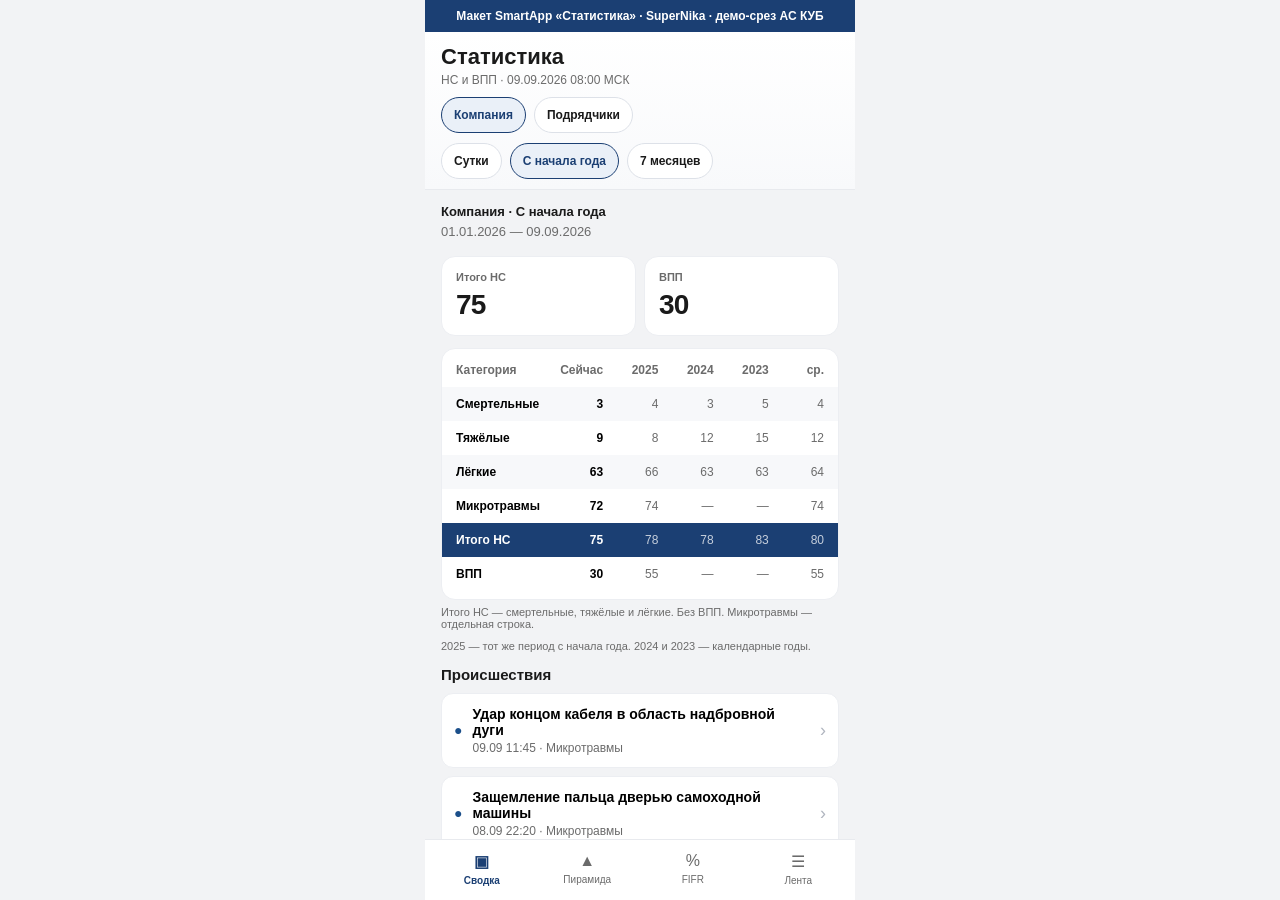
==== index.html @ cf7f0525 "Update statistika mock 2026-09-09_17:55" ====
<!doctype html>
<html lang="ru">
  <head>
    <meta charset="UTF-8" />
    <meta name="viewport" content="width=device-width, initial-scale=1.0, viewport-fit=cover" />
    <title>Статистика</title>
    <script type="module" crossorigin src="./assets/index-CdzX9AaT.js?v=202609091755"></script>
    <link rel="stylesheet" crossorigin href="./assets/index-bVdvMbRu.css?v=202609091755">
  </head>
  <body>
    <div id="root"></div>
  </body>
</html>
---- assets/index-bVdvMbRu.css ----
.drama-app{--ink: #1a1a1a;--muted: #6b6b6b;--page-bg: #f2f3f5;--navy: #1b3f73;--card-bg: #ffffff;--radius: 14px;--ok: #2f8f52;--bad: #c43c3c;height:100%;min-height:100dvh;background:var(--page-bg);color:var(--ink);font-family:-apple-system,BlinkMacSystemFont,Segoe UI,Roboto,sans-serif}*{box-sizing:border-box}html,body{margin:0;height:100%;overflow:hidden;touch-action:manipulation}#root{height:100%}.shell{display:flex;flex-direction:column;height:100dvh;max-height:100dvh;overflow:hidden;max-width:430px;margin:0 auto;background:var(--page-bg)}.demo-banner{flex-shrink:0;padding:8px 12px;padding-top:calc(8px + env(safe-area-inset-top));background:var(--navy);color:#fff;font-size:12px;font-weight:600;text-align:center;line-height:1.35}.header{flex-shrink:0;padding:12px 16px 10px;background:linear-gradient(180deg,#fff,#f8f9fb);border-bottom:1px solid #e8eaee}.drama-app[data-express="1"] .header{padding-top:calc(12px + env(safe-area-inset-top))}.drama-app[data-express="1"] .demo-banner{display:none}.header-row{display:flex;align-items:flex-start;justify-content:flex-start;gap:10px}.header-title{margin:0;font-size:22px;font-weight:700;line-height:1.15}.header-meta{margin:4px 0 0;font-size:12px;color:var(--muted)}.source-pill{flex-shrink:0;max-width:42%;font-size:10px;font-weight:700;line-height:1.3;color:var(--navy);background:#1b3f731a;border-radius:999px;padding:8px 10px;text-align:center}.chip-row{display:flex;gap:8px;margin-top:10px;overflow-x:auto;scrollbar-width:none}.content .chip-row{margin:0 0 12px}.chip,.bottom-tab,.count-row,.list-row,.hero-card,.stat-tile,.btn-primary,.sheet-close,.matrix-cell,.matrix-head,.legend-btn{touch-action:manipulation;-webkit-tap-highlight-color:rgba(27,63,115,.12);-webkit-user-select:none;user-select:none}.chip{flex:0 0 auto;border:1px solid #dde1e8;background:#fff;color:var(--ink);border-radius:999px;padding:8px 12px;min-height:36px;font-size:12px;font-weight:600;cursor:pointer}.chip.active{border-color:var(--navy);background:#eaf0f8;color:var(--navy)}.content{flex:1;min-height:0;overflow-y:auto;-webkit-overflow-scrolling:touch;padding:14px 16px 18px}.page-kicker{margin:0;font-size:13px;font-weight:700}.page-caption{margin:4px 0 14px;font-size:13px;color:var(--muted);line-height:1.4}.hero-grid,.rate-grid{display:grid;grid-template-columns:1fr 1fr;gap:8px;margin-bottom:12px}.rate-grid{grid-template-columns:repeat(3,1fr)}.rate-grid.pair{grid-template-columns:1fr 1fr}.hero-card,.stat-tile,.info-card,.table-card,.pyramid-card,.quote-card,.warn-card,.empty-card,.challenge-banner{background:var(--card-bg);border:1px solid #eceef2;border-radius:var(--radius)}.hero-card,button.stat-tile{padding:14px;text-align:left;-webkit-appearance:none;-moz-appearance:none;appearance:none;width:100%;font:inherit;color:inherit;cursor:pointer}.hero-card.selected,.count-row.selected,.matrix-cell.selected,.matrix-head.selected{box-shadow:inset 0 0 0 1.5px var(--navy)}.hero-label,.stat-label{font-size:11px;font-weight:600;color:var(--muted)}.hero-value,.stat-value{margin-top:6px;font-size:28px;font-weight:700;letter-spacing:-.03em}.stat-tile{padding:12px 10px}.stat-value{font-size:18px}.stat-hint{margin-top:4px;font-size:11px;color:var(--muted);line-height:1.35}.delta{display:inline-block;margin-top:8px;font-size:11px;font-weight:700}.delta.down{color:var(--ok)}.delta.up{color:var(--bad)}.delta.flat{color:var(--muted)}.table-card{padding:4px 0 8px;margin-bottom:10px;overflow-x:auto}.table-head,.count-row,.year-row{display:grid;gap:8px;align-items:center;padding:10px 14px;font-size:12px}.table-day .table-head,.table-day .count-row{grid-template-columns:minmax(0,1fr) 56px}.table-compare .table-head,.table-compare .count-row{grid-template-columns:minmax(92px,1.6fr) repeat(5,minmax(36px,1fr));min-width:392px}.year-row{grid-template-columns:minmax(0,.6fr) minmax(0,1.4fr) 64px}.contractors-page .hero-label{min-height:2.6em}.contractors-page,.contractors-page .page-kicker,.contractors-page .page-caption,.contractors-page .hero-card,.contractors-page .info-card,.contractors-page .info-card h3,.contractors-page .info-card p{text-align:left}.contractors-page .info-card p+p{margin-top:6px}.table-head{color:var(--muted);font-weight:700}.count-row{width:100%;border:none;background:none;text-align:left;cursor:pointer}.count-row:nth-child(2n),.year-row:nth-child(2n){background:#f7f8fa}.count-row.total{background:var(--navy);color:#fff}.count-row.total .count-prior{color:#ffffffbf}.count-row.total.selected{box-shadow:inset 0 0 0 2px #fff}.dot{width:8px;height:8px;border-radius:50%}.count-title{font-weight:600}.table-head span:nth-child(n+2),.count-now,.count-prior{text-align:right;font-variant-numeric:tabular-nums}.count-now{font-weight:700}.count-prior{color:var(--muted)}.table-note{margin:-4px 0 14px;font-size:11px;color:var(--muted)}.section-head{display:flex;align-items:baseline;justify-content:space-between;gap:8px;margin:4px 0 10px}.section-head h3{margin:0;font-size:15px}.text-link{border:none;background:none;color:var(--navy);font-size:13px;font-weight:600;cursor:pointer}.year-matrix .table-scroll{overflow-x:auto}.matrix-grid{display:grid;min-width:360px;align-items:center}.matrix-head,.matrix-label,.matrix-cell{padding:8px 6px;font-size:11px;border:none;background:none;font:inherit;color:inherit;cursor:pointer}.matrix-head{font-weight:700;color:var(--muted);text-align:center}.matrix-label{font-weight:700;text-align:left;cursor:default}.matrix-cell{text-align:right;font-variant-numeric:tabular-nums}.rate-chart{width:100%;height:auto;display:block}.rate-chart text{font-family:-apple-system,BlinkMacSystemFont,Segoe UI,Roboto,sans-serif}.legend-btn{display:flex;align-items:center;gap:8px;width:100%;border:none;background:none;padding:0;font:inherit;color:inherit;text-align:left;cursor:pointer}.info-card{padding:14px;margin-bottom:10px}.info-card h3{margin:0 0 6px;font-size:15px}.info-card p{margin:0;font-size:13px;color:var(--muted);line-height:1.45}.challenge-banner{background:#c43c3c;color:#fff;border:none;font-weight:800;letter-spacing:.04em;text-align:center;padding:10px;margin-bottom:12px}.pyramid-card{padding:14px;margin-bottom:12px}.pyramid-card h3{margin:0 0 12px;font-size:15px}.pyramid{display:none}.pyramid-figure{display:grid;grid-template-columns:minmax(0,1.2fr) minmax(118px,.8fr);gap:12px;align-items:stretch}.pyramid-svg{width:100%;height:auto;display:block}.pyramid-svg text{font-family:-apple-system,BlinkMacSystemFont,Segoe UI,Roboto,sans-serif;pointer-events:none}.pyramid-legend{list-style:none;margin:0;padding:4px 0;display:grid;align-items:center}.pyramid-legend li{display:flex;align-items:center;gap:8px;font-size:12px;line-height:1.25;text-align:left}.pyramid-legend strong{display:block;font-size:16px;font-weight:700}.pyramid-tier{display:none}.warn-card,.quote-card{padding:14px;margin-bottom:10px;font-size:13px;line-height:1.45}.warn-card{background:#fff6f4;border-color:#f0cfc8;color:#8a2f2f}.quote-card{background:var(--navy);color:#fff;border:none;font-weight:600}.quote-card p{margin:0}.quote-card p+p{margin-top:8px}.empty-card{padding:28px 16px;text-align:center;color:var(--muted);margin-bottom:12px}.list-row{display:flex;align-items:center;gap:10px;width:100%;text-align:left;border:1px solid #eceef2;background:#fff;border-radius:12px;padding:12px;margin-bottom:8px;cursor:pointer}.list-row-icon{font-size:14px}.list-row-text{flex:1;min-width:0;display:flex;flex-direction:column;gap:3px}.list-row-text strong{font-size:14px}.list-row-text small{font-size:12px;color:var(--muted)}.chevron{color:#b0b5bf;font-size:18px}.bottom-bar{flex-shrink:0;display:grid;grid-template-columns:repeat(4,1fr);background:#fff;border-top:1px solid #e8eaee;padding:8px 4px calc(8px + env(safe-area-inset-bottom))}.bottom-tab{border:none;background:none;font-size:10px;color:var(--muted);display:flex;flex-direction:column;align-items:center;gap:4px;cursor:pointer;min-height:44px;padding:4px 2px}.bottom-tab.active{color:var(--navy);font-weight:600}.bottom-tab span.icon{font-size:16px}.sheet-backdrop{position:fixed;top:0;right:0;bottom:0;left:0;background:#0006;z-index:40;display:flex;align-items:flex-end}.sheet-container{width:100%;max-width:430px;margin:0 auto;max-height:92dvh;background:#fff;border-radius:16px 16px 0 0;overflow:hidden;display:flex;flex-direction:column}.sheet-header{display:grid;grid-template-columns:auto 1fr auto;align-items:center;gap:8px;padding:12px 16px;border-bottom:1px solid #eceef2}.sheet-header h2{margin:0;font-size:16px;text-align:center}.sheet-close,.sheet-action{border:none;background:none;color:var(--navy);font-size:13px;font-weight:600;padding:4px 0}.sheet-body{overflow-y:auto;padding:16px;padding-bottom:calc(16px + env(safe-area-inset-bottom))}.sheet-kicker{margin:0 0 8px;font-size:12px;color:var(--muted)}.sheet-title{margin:0 0 10px;font-size:18px}.sheet-detail{margin:0 0 14px;font-size:14px;color:var(--muted);line-height:1.45}.btn-primary{width:100%;border:none;border-radius:12px;padding:14px;background:var(--navy);color:#fff;font-size:14px;font-weight:700}.btn-primary:disabled{opacity:.55}.loading{padding:24px;text-align:center;color:var(--muted)}
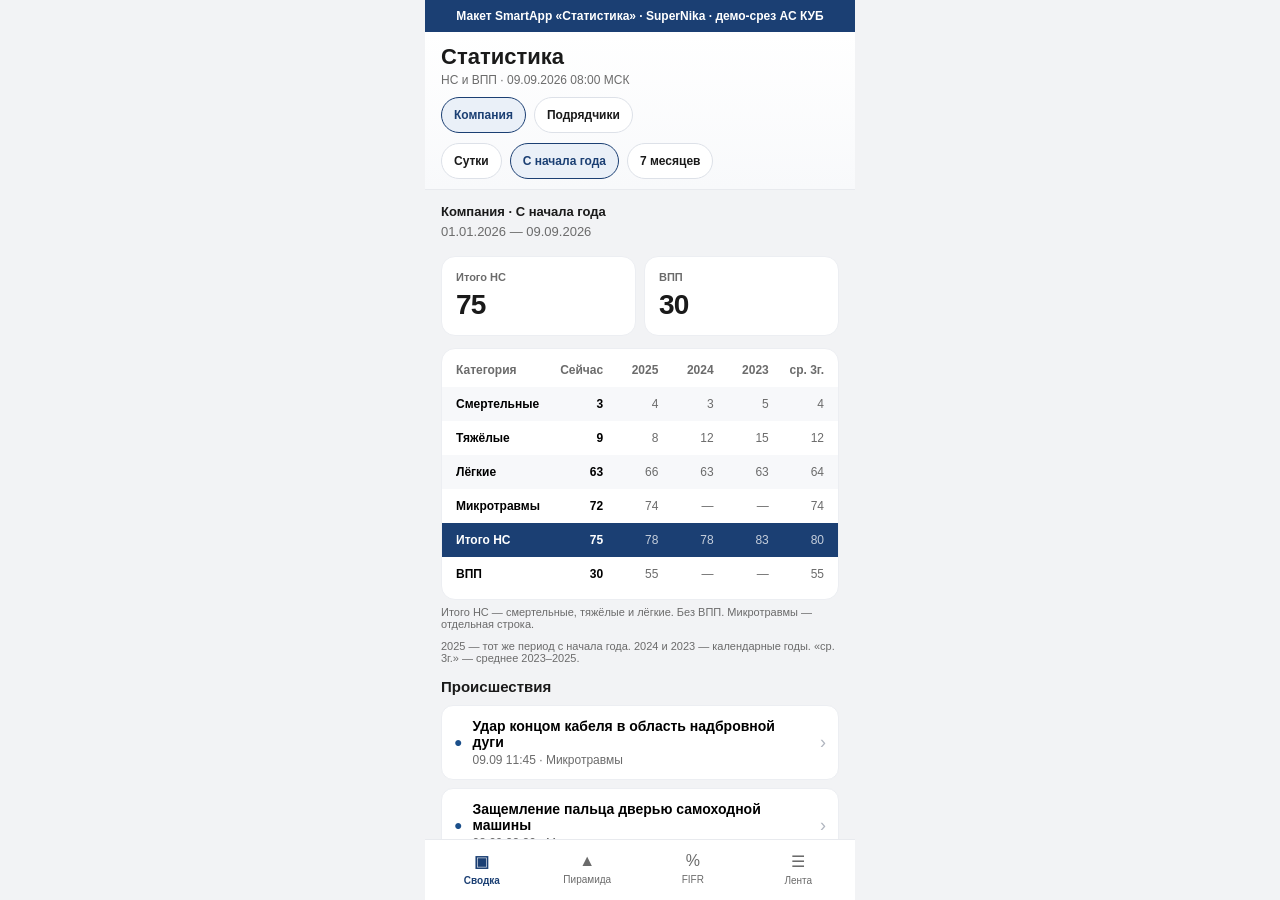
==== commit c4441744: "Update statistika mock 2026-09-09_18:03" ====
--- a/index.html
+++ b/index.html
@@ -4,8 +4,8 @@
     <meta charset="UTF-8" />
     <meta name="viewport" content="width=device-width, initial-scale=1.0, viewport-fit=cover" />
     <title>Статистика</title>
-    <script type="module" crossorigin src="./assets/index-CdzX9AaT.js?v=202609091755"></script>
-    <link rel="stylesheet" crossorigin href="./assets/index-bVdvMbRu.css?v=202609091755">
+    <script type="module" crossorigin src="./assets/index-DXAsSb04.js?v=202609091803"></script>
+    <link rel="stylesheet" crossorigin href="./assets/index-bVdvMbRu.css?v=202609091803">
   </head>
   <body>
     <div id="root"></div>
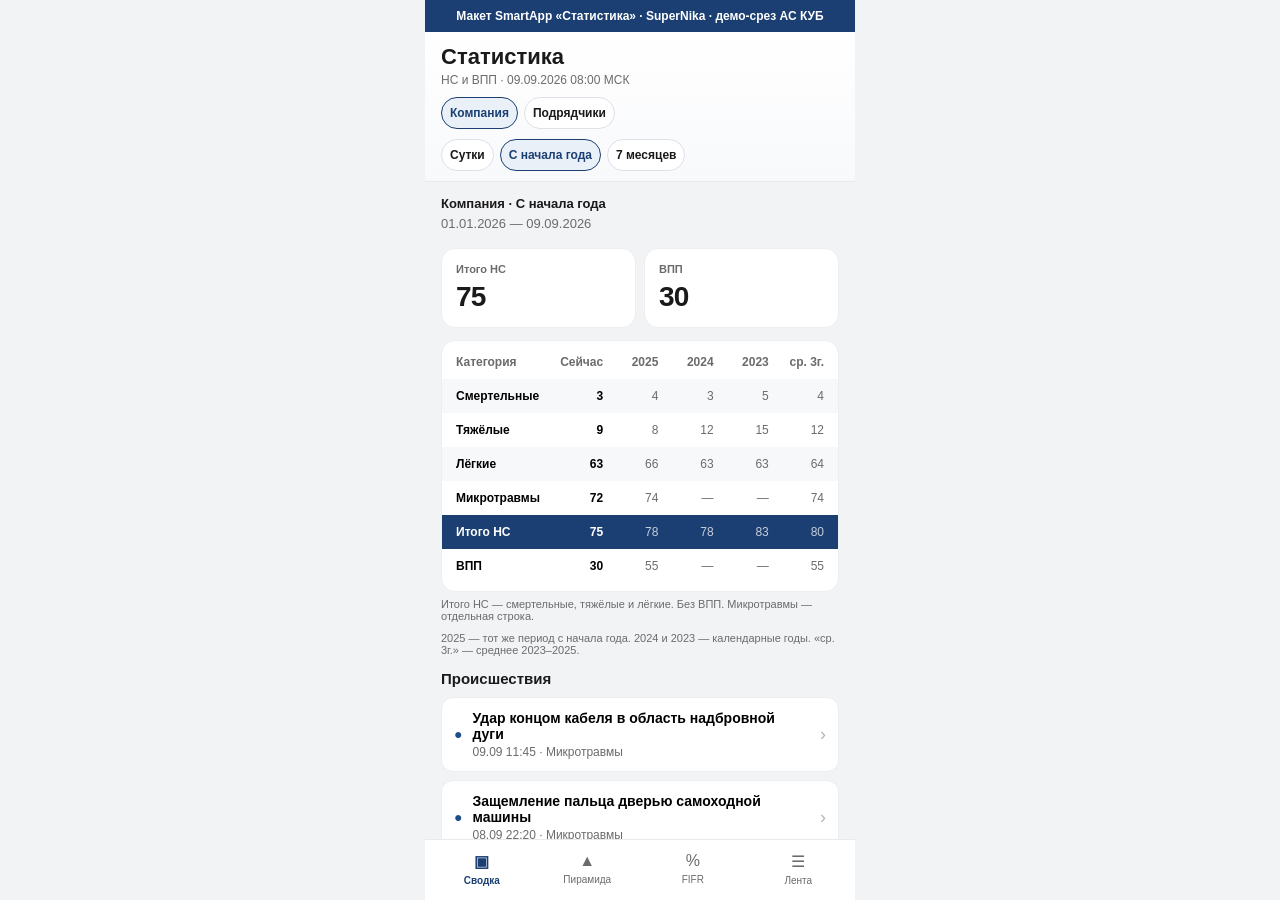
==== commit bd1f4de0: "Update statistika mock 2026-09-09_19:18" ====
--- a/index.html
+++ b/index.html
@@ -4,8 +4,8 @@
     <meta charset="UTF-8" />
     <meta name="viewport" content="width=device-width, initial-scale=1.0, viewport-fit=cover" />
     <title>Статистика</title>
-    <script type="module" crossorigin src="./assets/index-DXAsSb04.js?v=202609091803"></script>
-    <link rel="stylesheet" crossorigin href="./assets/index-bVdvMbRu.css?v=202609091803">
+    <script type="module" crossorigin src="./assets/index-r26mAuwl.js?v=202609091917"></script>
+    <link rel="stylesheet" crossorigin href="./assets/index-B1B3bvgb.css?v=202609091917">
   </head>
   <body>
     <div id="root"></div>
--- a/assets/index-B1B3bvgb.css
+++ b/assets/index-B1B3bvgb.css
@@ -0,0 +1 @@
+.drama-app{--ink: #1a1a1a;--muted: #6b6b6b;--page-bg: #f2f3f5;--navy: #1b3f73;--card-bg: #ffffff;--radius: 14px;--ok: #2f8f52;--bad: #c43c3c;height:100%;min-height:100dvh;background:var(--page-bg);color:var(--ink);font-family:-apple-system,BlinkMacSystemFont,Segoe UI,Roboto,sans-serif}*{box-sizing:border-box}html,body{margin:0;height:100%;overflow:hidden;touch-action:manipulation}#root{height:100%}.shell{display:flex;flex-direction:column;height:100dvh;max-height:100dvh;overflow:hidden;max-width:430px;margin:0 auto;background:var(--page-bg)}.demo-banner{flex-shrink:0;padding:8px 12px;padding-top:calc(8px + env(safe-area-inset-top));background:var(--navy);color:#fff;font-size:12px;font-weight:600;text-align:center;line-height:1.35}.header{flex-shrink:0;padding:12px 16px 10px;background:linear-gradient(180deg,#fff,#f8f9fb);border-bottom:1px solid #e8eaee}.drama-app[data-express="1"] .header{padding-top:calc(12px + env(safe-area-inset-top))}.drama-app[data-express="1"] .demo-banner{display:none}.header-row{display:flex;align-items:flex-start;justify-content:flex-start;gap:10px}.header-title{margin:0;font-size:22px;font-weight:700;line-height:1.15}.header-meta{margin:4px 0 0;font-size:12px;color:var(--muted)}.source-pill{flex-shrink:0;max-width:42%;font-size:10px;font-weight:700;line-height:1.3;color:var(--navy);background:#1b3f731a;border-radius:999px;padding:8px 10px;text-align:center}.chip-row{display:flex;flex-wrap:wrap;gap:6px;margin-top:10px}.content .chip-row{margin:0 0 12px}.chip,.bottom-tab,.count-row,.list-row,.hero-card,.stat-tile,.btn-primary,.sheet-close,.matrix-cell,.matrix-head,.legend-btn{touch-action:manipulation;-webkit-tap-highlight-color:rgba(27,63,115,.12);-webkit-user-select:none;user-select:none}.chip{flex:0 0 auto;border:1px solid #dde1e8;background:#fff;color:var(--ink);border-radius:999px;padding:6px 8px;min-height:32px;font-size:12px;font-weight:600;cursor:pointer}.chip.active{border-color:var(--navy);background:#eaf0f8;color:var(--navy)}.content{flex:1;min-height:0;overflow-y:auto;-webkit-overflow-scrolling:touch;padding:14px 16px 18px}.page-kicker{margin:0;font-size:13px;font-weight:700}.page-caption{margin:4px 0 14px;font-size:13px;color:var(--muted);line-height:1.4}.hero-grid,.rate-grid{display:grid;grid-template-columns:1fr 1fr;gap:8px;margin-bottom:12px}.rate-grid{grid-template-columns:repeat(3,1fr)}.rate-grid.pair{grid-template-columns:1fr 1fr}.hero-card,.stat-tile,.info-card,.table-card,.pyramid-card,.quote-card,.warn-card,.empty-card,.challenge-banner{background:var(--card-bg);border:1px solid #eceef2;border-radius:var(--radius)}.hero-card,button.stat-tile{padding:14px;text-align:left;-webkit-appearance:none;-moz-appearance:none;appearance:none;width:100%;font:inherit;color:inherit;cursor:pointer}.hero-card.selected,.count-row.selected,.matrix-cell.selected,.matrix-head.selected{box-shadow:inset 0 0 0 1.5px var(--navy)}.hero-label,.stat-label{font-size:11px;font-weight:600;color:var(--muted)}.hero-value,.stat-value{margin-top:6px;font-size:28px;font-weight:700;letter-spacing:-.03em}.stat-tile{padding:12px 10px}.stat-value{font-size:18px}.stat-hint{margin-top:4px;font-size:11px;color:var(--muted);line-height:1.35}.delta{display:inline-block;margin-top:8px;font-size:11px;font-weight:700}.delta.down{color:var(--ok)}.delta.up{color:var(--bad)}.delta.flat{color:var(--muted)}.table-card{padding:4px 0 8px;margin-bottom:10px;overflow-x:auto}.table-head,.count-row,.year-row{display:grid;gap:8px;align-items:center;padding:10px 14px;font-size:12px}.table-day .table-head,.table-day .count-row{grid-template-columns:minmax(0,1fr) 56px}.table-compare .table-head,.table-compare .count-row{grid-template-columns:minmax(92px,1.6fr) repeat(5,minmax(36px,1fr));min-width:392px}.year-row{grid-template-columns:minmax(0,.6fr) minmax(0,1.4fr) 64px}.contractors-page .hero-label{min-height:2.6em}.contractors-page,.contractors-page .page-kicker,.contractors-page .page-caption,.contractors-page .hero-card,.contractors-page .info-card,.contractors-page .info-card h3,.contractors-page .info-card p{text-align:left}.contractors-page .info-card p+p{margin-top:6px}.table-head{color:var(--muted);font-weight:700}.count-row{width:100%;border:none;background:none;text-align:left;cursor:pointer}.count-row:nth-child(2n),.year-row:nth-child(2n){background:#f7f8fa}.count-row.total{background:var(--navy);color:#fff}.count-row.total .count-prior{color:#ffffffbf}.count-row.total.selected{box-shadow:inset 0 0 0 2px #fff}.dot{width:8px;height:8px;border-radius:50%}.count-title{font-weight:600}.table-head span:nth-child(n+2),.count-now,.count-prior{text-align:right;font-variant-numeric:tabular-nums}.count-now{font-weight:700}.count-prior{color:var(--muted)}.table-note{margin:-4px 0 14px;font-size:11px;color:var(--muted)}.section-head{display:flex;align-items:baseline;justify-content:space-between;gap:8px;margin:4px 0 10px}.section-head h3{margin:0;font-size:15px}.text-link{border:none;background:none;color:var(--navy);font-size:13px;font-weight:600;cursor:pointer}.fifr-years .table-head,.fifr-years .count-row{grid-template-columns:minmax(0,1fr) 64px 72px}.fifr-years .count-now{font-weight:700}.matrix-grid{display:grid;min-width:360px;align-items:center}.matrix-head,.matrix-label,.matrix-cell{padding:8px 6px;font-size:11px;border:none;background:none;font:inherit;color:inherit;cursor:pointer}.matrix-head{font-weight:700;color:var(--muted);text-align:center}.matrix-label{font-weight:700;text-align:left;cursor:default}.matrix-cell{text-align:right;font-variant-numeric:tabular-nums}.rate-chart{width:100%;height:auto;display:block}.rate-chart text{font-family:-apple-system,BlinkMacSystemFont,Segoe UI,Roboto,sans-serif}.legend-btn{display:flex;align-items:center;gap:8px;width:100%;border:none;background:none;padding:0;font:inherit;color:inherit;text-align:left;cursor:pointer}.info-card{padding:14px;margin-bottom:10px}.info-card h3{margin:0 0 6px;font-size:15px}.info-card p{margin:0;font-size:13px;color:var(--muted);line-height:1.45}.challenge-banner{background:#c43c3c;color:#fff;border:none;font-weight:800;letter-spacing:.04em;text-align:center;padding:10px;margin-bottom:12px}.pyramid-card{padding:14px;margin-bottom:12px}.pyramid-card h3{margin:0 0 12px;font-size:15px}.pyramid{display:none}.pyramid-figure{display:grid;grid-template-columns:minmax(0,1.2fr) minmax(118px,.8fr);gap:12px;align-items:stretch}.pyramid-svg{width:100%;height:auto;display:block}.pyramid-svg text{font-family:-apple-system,BlinkMacSystemFont,Segoe UI,Roboto,sans-serif;pointer-events:none}.pyramid-legend{list-style:none;margin:0;padding:4px 0;display:grid;align-items:center}.pyramid-legend li{display:flex;align-items:center;gap:8px;font-size:12px;line-height:1.25;text-align:left}.pyramid-legend strong{display:block;font-size:16px;font-weight:700}.pyramid-tier{display:none}.warn-card,.quote-card{padding:14px;margin-bottom:10px;font-size:13px;line-height:1.45}.warn-card{background:#fff6f4;border-color:#f0cfc8;color:#8a2f2f}.quote-card{background:var(--navy);color:#fff;border:none;font-weight:600}.quote-card p{margin:0}.quote-card p+p{margin-top:8px}.empty-card{padding:28px 16px;text-align:center;color:var(--muted);margin-bottom:12px}.list-row{display:flex;align-items:center;gap:10px;width:100%;text-align:left;border:1px solid #eceef2;background:#fff;border-radius:12px;padding:12px;margin-bottom:8px;cursor:pointer}.list-row-icon{font-size:14px}.list-row-text{flex:1;min-width:0;display:flex;flex-direction:column;gap:3px}.list-row-text strong{font-size:14px}.list-row-text small{font-size:12px;color:var(--muted)}.chevron{color:#b0b5bf;font-size:18px}.bottom-bar{flex-shrink:0;display:grid;grid-template-columns:repeat(4,1fr);background:#fff;border-top:1px solid #e8eaee;padding:8px 4px calc(8px + env(safe-area-inset-bottom))}.bottom-tab{border:none;background:none;font-size:10px;color:var(--muted);display:flex;flex-direction:column;align-items:center;gap:4px;cursor:pointer;min-height:44px;padding:4px 2px}.bottom-tab.active{color:var(--navy);font-weight:600}.bottom-tab span.icon{font-size:16px}.sheet-backdrop{position:fixed;top:0;right:0;bottom:0;left:0;background:#0006;z-index:40;display:flex;align-items:flex-end}.sheet-container{width:100%;max-width:430px;margin:0 auto;max-height:92dvh;background:#fff;border-radius:16px 16px 0 0;overflow:hidden;display:flex;flex-direction:column}.sheet-header{display:grid;grid-template-columns:auto 1fr auto;align-items:center;gap:8px;padding:12px 16px;border-bottom:1px solid #eceef2}.sheet-header h2{margin:0;font-size:16px;text-align:center}.sheet-close,.sheet-action{border:none;background:none;color:var(--navy);font-size:13px;font-weight:600;padding:4px 0}.sheet-body{overflow-y:auto;padding:16px;padding-bottom:calc(16px + env(safe-area-inset-bottom))}.sheet-kicker{margin:0 0 8px;font-size:12px;color:var(--muted)}.sheet-title{margin:0 0 10px;font-size:18px}.sheet-detail{margin:0 0 14px;font-size:14px;color:var(--muted);line-height:1.45}.btn-primary{width:100%;border:none;border-radius:12px;padding:14px;background:var(--navy);color:#fff;font-size:14px;font-weight:700}.btn-primary:disabled{opacity:.55}.loading{padding:24px;text-align:center;color:var(--muted)}
